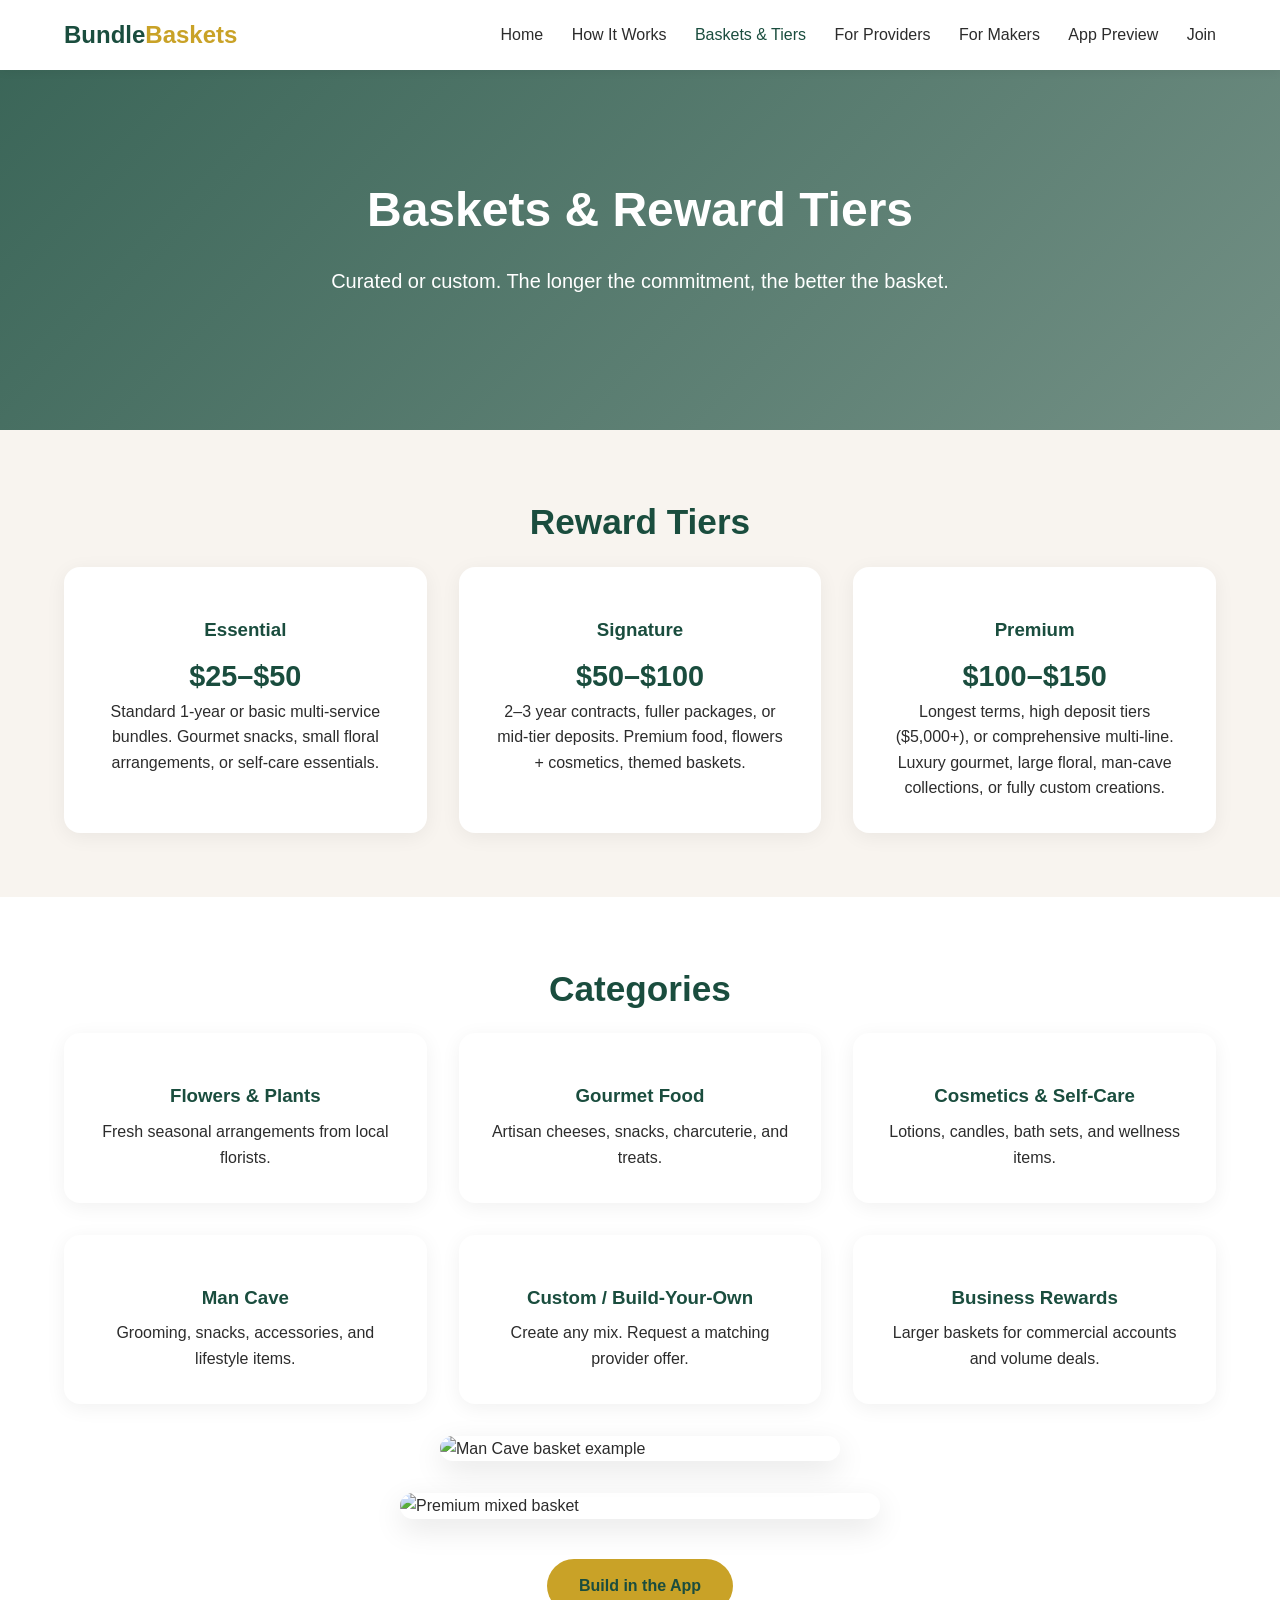
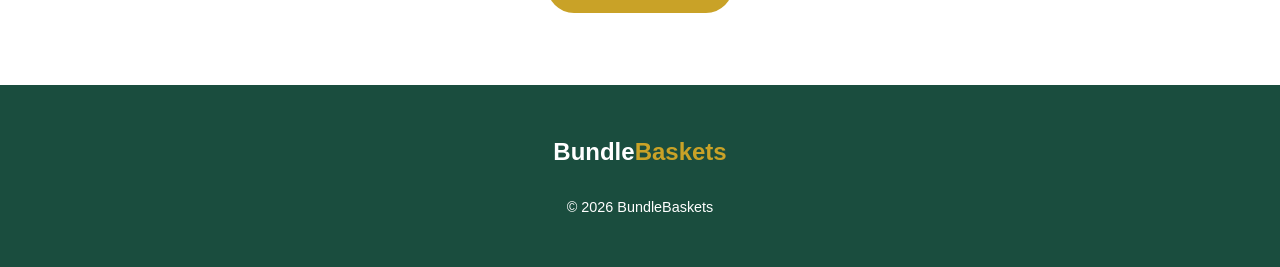
==== baskets.html @ 2446204b "Add remaining pages: baskets, providers, makers, app, contact" ====
<!DOCTYPE html>
<html lang="en">
<head>
<meta charset="UTF-8">
<meta name="viewport" content="width=device-width, initial-scale=1.0">
<title>Baskets & Tiers — BundleBaskets</title>
<link rel="stylesheet" href="styles.css">
</head>
<body>
<header>
  <a href="index.html" class="logo">Bundle<span>Baskets</span></a>
  <nav>
    <a href="index.html">Home</a>
    <a href="how-it-works.html">How It Works</a>
    <a href="baskets.html" class="active">Baskets & Tiers</a>
    <a href="for-providers.html">For Providers</a>
    <a href="for-makers.html">For Makers</a>
    <a href="app.html">App Preview</a>
    <a href="contact.html">Join</a>
  </nav>
</header>

<section class="hero" style="min-height:40vh;padding:4rem 5%;">
  <h1>Baskets & Reward Tiers</h1>
  <p>Curated or custom. The longer the commitment, the better the basket.</p>
</section>

<section>
  <h2>Reward Tiers</h2>
  <div class="grid">
    <div class="card">
      <h3>Essential</h3>
      <p style="font-size:1.8rem;color:var(--green);font-weight:700;">$25–$50</p>
      <p>Standard 1-year or basic multi-service bundles. Gourmet snacks, small floral arrangements, or self-care essentials.</p>
    </div>
    <div class="card">
      <h3>Signature</h3>
      <p style="font-size:1.8rem;color:var(--green);font-weight:700;">$50–$100</p>
      <p>2–3 year contracts, fuller packages, or mid-tier deposits. Premium food, flowers + cosmetics, themed baskets.</p>
    </div>
    <div class="card">
      <h3>Premium</h3>
      <p style="font-size:1.8rem;color:var(--green);font-weight:700;">$100–$150</p>
      <p>Longest terms, high deposit tiers ($5,000+), or comprehensive multi-line. Luxury gourmet, large floral, man-cave collections, or fully custom creations.</p>
    </div>
  </div>
</section>

<section style="background:white;">
  <h2>Categories</h2>
  <div class="grid">
    <div class="card"><h3>Flowers & Plants</h3><p>Fresh seasonal arrangements from local florists.</p></div>
    <div class="card"><h3>Gourmet Food</h3><p>Artisan cheeses, snacks, charcuterie, and treats.</p></div>
    <div class="card"><h3>Cosmetics & Self-Care</h3><p>Lotions, candles, bath sets, and wellness items.</p></div>
    <div class="card"><h3>Man Cave</h3><p>Grooming, snacks, accessories, and lifestyle items.</p></div>
    <div class="card"><h3>Custom / Build-Your-Own</h3><p>Create any mix. Request a matching provider offer.</p></div>
    <div class="card"><h3>Business Rewards</h3><p>Larger baskets for commercial accounts and volume deals.</p></div>
  </div>
  <img src="imagine_images/Fw88k.jpg" alt="Man Cave basket example" class="basket-img" style="max-width:400px;">
  <img src="imagine_images/uAgNR.jpg" alt="Premium mixed basket" class="basket-img">
  <div style="text-align:center;">
    <a href="app.html" class="btn btn-primary">Build in the App</a>
  </div>
</section>

<footer>
  <div class="logo" style="color:white;">Bundle<span>Baskets</span></div>
  <p style="margin-top:1.5rem;font-size:0.9rem;">© 2026 BundleBaskets</p>
</footer>
</body>
</html>
---- styles.css ----
/* BundleBaskets shared styles */
:root {
  --green: #1a4d3e;
  --green-light: #2d6a4f;
  --gold: #c9a227;
  --cream: #f8f4ef;
  --warm: #e8d5c4;
  --text: #2c2c2c;
  --muted: #6b6b6b;
}
* { box-sizing: border-box; margin: 0; padding: 0; }
body {
  font-family: -apple-system, BlinkMacSystemFont, 'Segoe UI', Roboto, sans-serif;
  color: var(--text);
  background: var(--cream);
  line-height: 1.6;
}
header {
  background: white;
  padding: 1rem 5%;
  display: flex;
  justify-content: space-between;
  align-items: center;
  box-shadow: 0 2px 10px rgba(0,0,0,0.05);
  position: sticky;
  top: 0;
  z-index: 100;
}
.logo { font-size: 1.5rem; font-weight: 700; color: var(--green); text-decoration: none; }
.logo span { color: var(--gold); }
nav a { margin-left: 1.5rem; text-decoration: none; color: var(--text); font-weight: 500; }
nav a:hover, nav a.active { color: var(--green); }
.hero {
  background: linear-gradient(135deg, rgba(26,77,62,0.85), rgba(26,77,62,0.6)), url('imagine_images/Jx0Qc.jpg') center/cover;
  color: white;
  padding: 6rem 5%;
  text-align: center;
  min-height: 70vh;
  display: flex;
  flex-direction: column;
  justify-content: center;
  align-items: center;
}
.hero h1 { font-size: 3rem; font-weight: 700; margin-bottom: 1rem; max-width: 900px; }
.hero p { font-size: 1.25rem; max-width: 700px; margin-bottom: 2rem; }
.btn {
  display: inline-block;
  padding: 0.9rem 2rem;
  border-radius: 50px;
  text-decoration: none;
  font-weight: 600;
  margin: 0.5rem;
  transition: transform 0.2s;
}
.btn-primary { background: var(--gold); color: var(--green); }
.btn-secondary { background: transparent; border: 2px solid white; color: white; }
.btn:hover { transform: translateY(-2px); }
section { padding: 4rem 5%; }
h2 { font-size: 2.2rem; color: var(--green); text-align: center; margin-bottom: 1rem; }
.subtitle { text-align: center; color: var(--muted); max-width: 700px; margin: 0 auto 3rem; }
.grid {
  display: grid;
  grid-template-columns: repeat(auto-fit, minmax(280px, 1fr));
  gap: 2rem;
  max-width: 1200px;
  margin: 0 auto;
}
.card {
  background: white;
  border-radius: 16px;
  padding: 2rem;
  box-shadow: 0 4px 20px rgba(0,0,0,0.06);
  text-align: center;
}
.card h3 { color: var(--green); margin: 1rem 0 0.5rem; }
.basket-img { width: 100%; max-width: 480px; border-radius: 16px; margin: 2rem auto; display: block; box-shadow: 0 10px 30px rgba(0,0,0,0.1); }
.note { background: #fff8e7; border-left: 4px solid var(--gold); padding: 1rem 1.5rem; margin: 2rem auto; max-width: 800px; border-radius: 8px; font-size: 0.95rem; }
footer { background: var(--green); color: white; text-align: center; padding: 3rem 5%; }
footer a { color: var(--gold); }
@media (max-width: 768px) {
  .hero h1 { font-size: 2.1rem; }
  nav { display: none; }
  .mobile-nav { display: block; }
}
.screen { max-width: 360px; margin: 1rem auto; border-radius: 24px; box-shadow: 0 10px 40px rgba(0,0,0,0.15); }
.screens-grid { display: flex; flex-wrap: wrap; justify-content: center; gap: 2rem; }
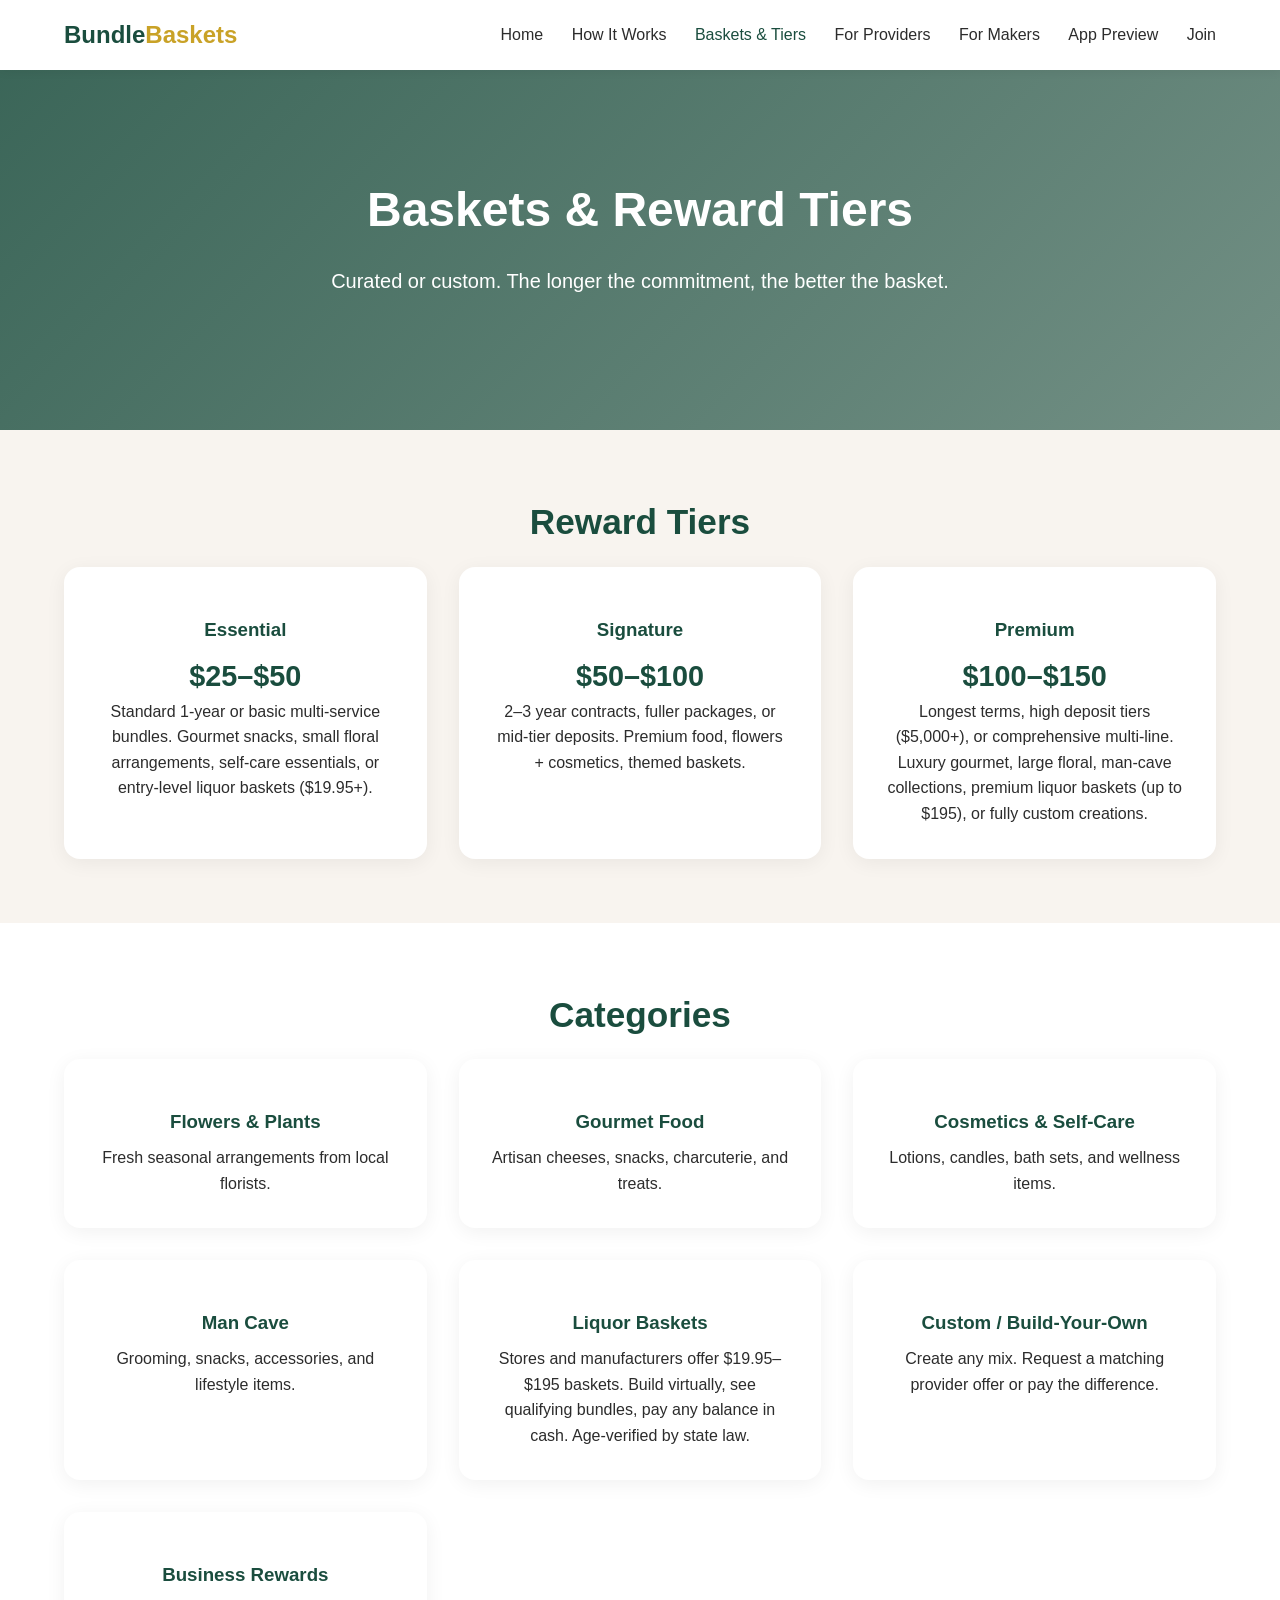
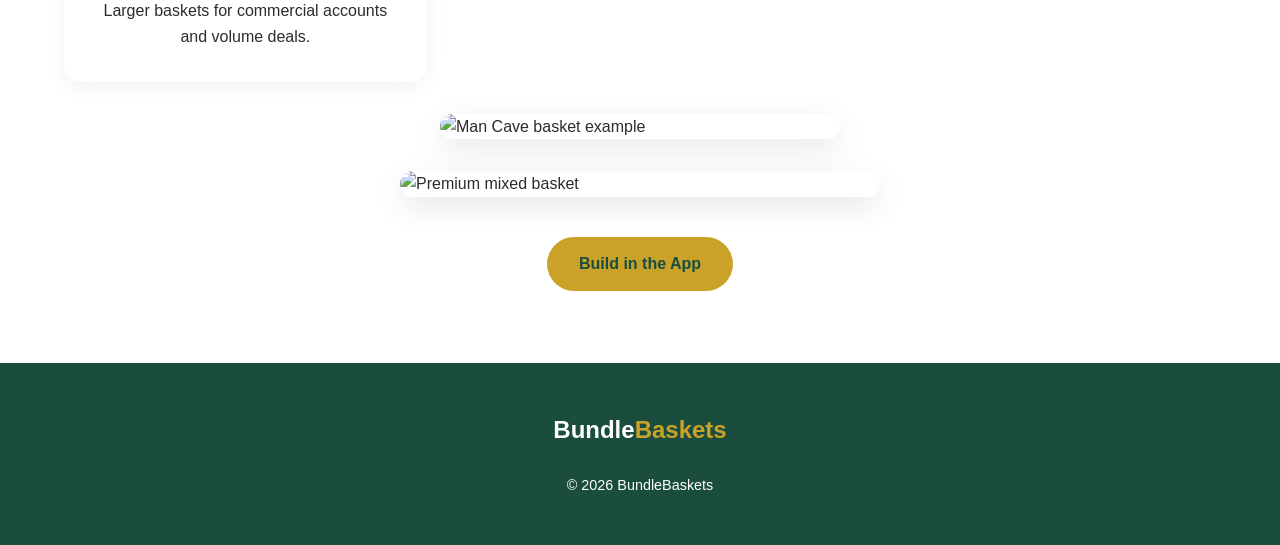
==== commit ceaa6ae7: "Add liquor stores & manufacturers: $19.95–$195 baskets, virtual basket builder with qualifying bundl" ====
--- a/baskets.html
+++ b/baskets.html
@@ -31,7 +31,7 @@
     <div class="card">
       <h3>Essential</h3>
       <p style="font-size:1.8rem;color:var(--green);font-weight:700;">$25–$50</p>
-      <p>Standard 1-year or basic multi-service bundles. Gourmet snacks, small floral arrangements, or self-care essentials.</p>
+      <p>Standard 1-year or basic multi-service bundles. Gourmet snacks, small floral arrangements, self-care essentials, or entry-level liquor baskets ($19.95+).</p>
     </div>
     <div class="card">
       <h3>Signature</h3>
@@ -41,7 +41,7 @@
     <div class="card">
       <h3>Premium</h3>
       <p style="font-size:1.8rem;color:var(--green);font-weight:700;">$100–$150</p>
-      <p>Longest terms, high deposit tiers ($5,000+), or comprehensive multi-line. Luxury gourmet, large floral, man-cave collections, or fully custom creations.</p>
+      <p>Longest terms, high deposit tiers ($5,000+), or comprehensive multi-line. Luxury gourmet, large floral, man-cave collections, premium liquor baskets (up to $195), or fully custom creations.</p>
     </div>
   </div>
 </section>
@@ -53,7 +53,8 @@
     <div class="card"><h3>Gourmet Food</h3><p>Artisan cheeses, snacks, charcuterie, and treats.</p></div>
     <div class="card"><h3>Cosmetics & Self-Care</h3><p>Lotions, candles, bath sets, and wellness items.</p></div>
     <div class="card"><h3>Man Cave</h3><p>Grooming, snacks, accessories, and lifestyle items.</p></div>
-    <div class="card"><h3>Custom / Build-Your-Own</h3><p>Create any mix. Request a matching provider offer.</p></div>
+    <div class="card"><h3>Liquor Baskets</h3><p>Stores and manufacturers offer $19.95–$195 baskets. Build virtually, see qualifying bundles, pay any balance in cash. Age-verified by state law.</p></div>
+    <div class="card"><h3>Custom / Build-Your-Own</h3><p>Create any mix. Request a matching provider offer or pay the difference.</p></div>
     <div class="card"><h3>Business Rewards</h3><p>Larger baskets for commercial accounts and volume deals.</p></div>
   </div>
   <img src="imagine_images/Fw88k.jpg" alt="Man Cave basket example" class="basket-img" style="max-width:400px;">
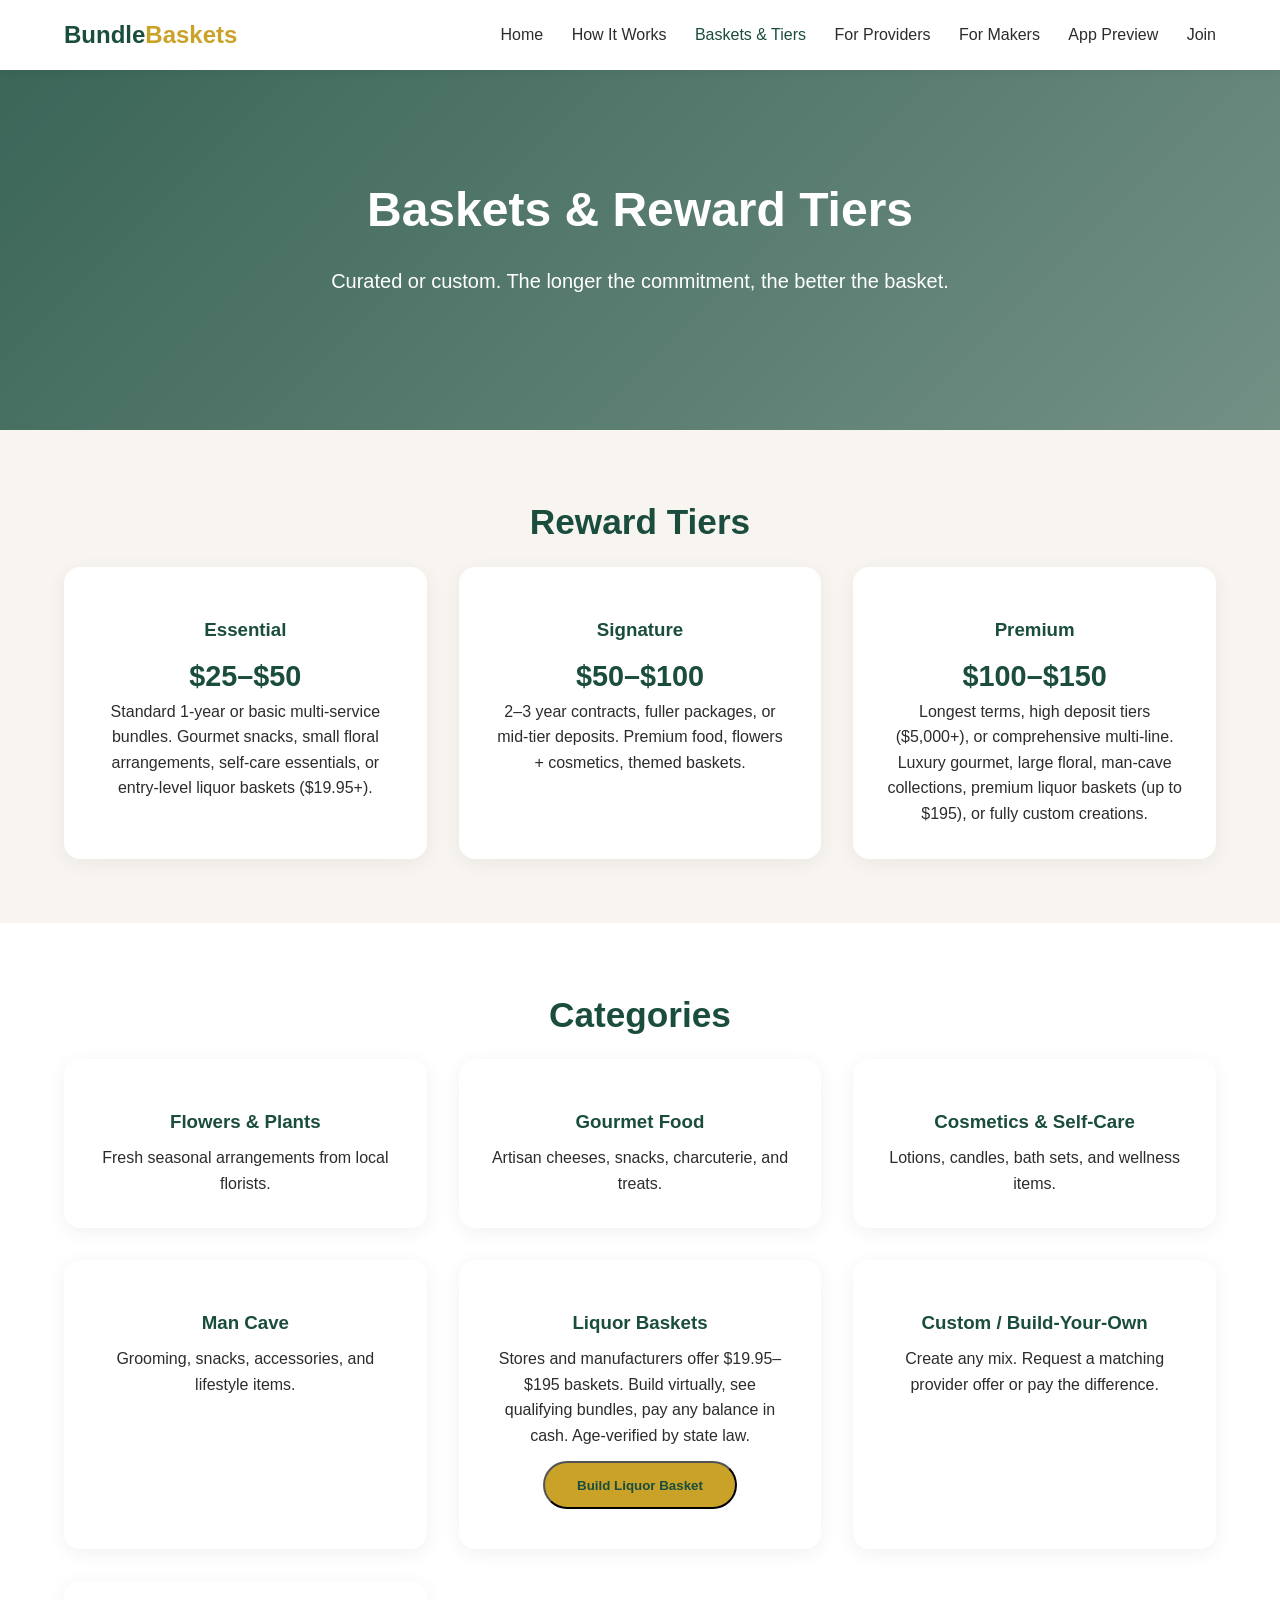
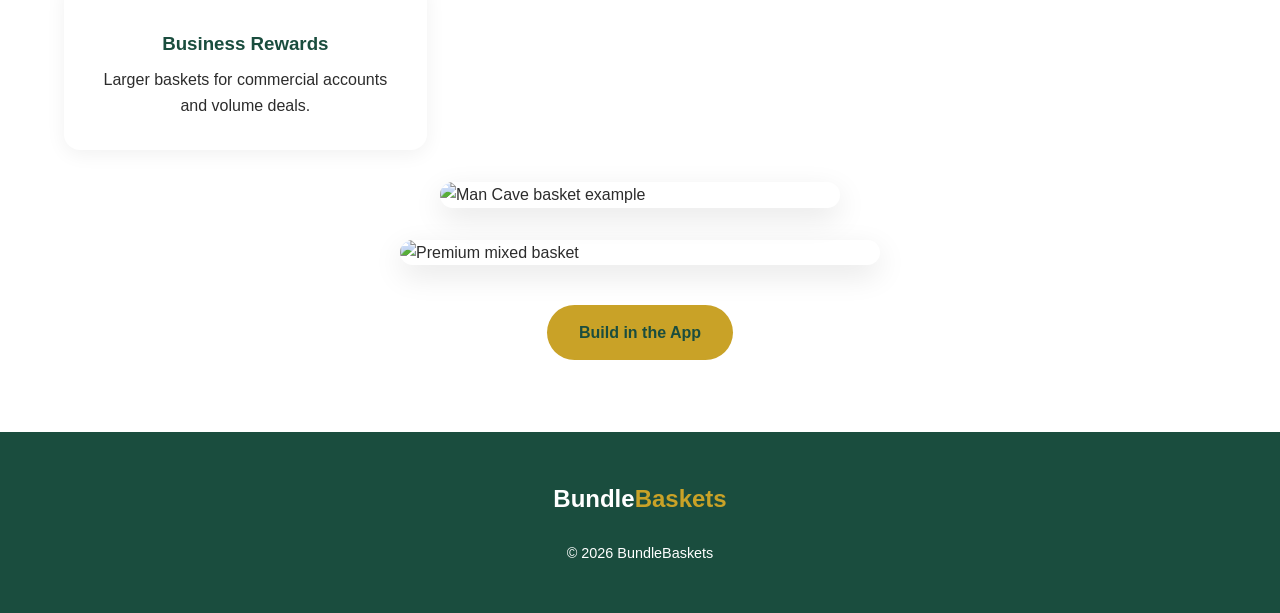
==== commit 11f44df3: "Wire age verification gate into baskets and how-it-works pages" ====
--- a/baskets.html
+++ b/baskets.html
@@ -5,6 +5,7 @@
 <meta name="viewport" content="width=device-width, initial-scale=1.0">
 <title>Baskets & Tiers — BundleBaskets</title>
 <link rel="stylesheet" href="styles.css">
+<script src="age-verification.js" defer></script>
 </head>
 <body>
 <header>
@@ -53,7 +54,9 @@
     <div class="card"><h3>Gourmet Food</h3><p>Artisan cheeses, snacks, charcuterie, and treats.</p></div>
     <div class="card"><h3>Cosmetics & Self-Care</h3><p>Lotions, candles, bath sets, and wellness items.</p></div>
     <div class="card"><h3>Man Cave</h3><p>Grooming, snacks, accessories, and lifestyle items.</p></div>
-    <div class="card"><h3>Liquor Baskets</h3><p>Stores and manufacturers offer $19.95–$195 baskets. Build virtually, see qualifying bundles, pay any balance in cash. Age-verified by state law.</p></div>
+    <div class="card"><h3>Liquor Baskets</h3><p>Stores and manufacturers offer $19.95–$195 baskets. Build virtually, see qualifying bundles, pay any balance in cash. Age-verified by state law.</p>
+      <button class="btn btn-primary" style="margin-top:0.8rem;" data-age-gate onclick="requireAgeVerification(() => alert('Liquor basket builder unlocked. In production this opens the virtual basket with qualifying bundles.'))">Build Liquor Basket</button>
+    </div>
     <div class="card"><h3>Custom / Build-Your-Own</h3><p>Create any mix. Request a matching provider offer or pay the difference.</p></div>
     <div class="card"><h3>Business Rewards</h3><p>Larger baskets for commercial accounts and volume deals.</p></div>
   </div>
--- a/styles.css
+++ b/styles.css
@@ -84,3 +84,37 @@
 }
 .screen { max-width: 360px; margin: 1rem auto; border-radius: 24px; box-shadow: 0 10px 40px rgba(0,0,0,0.15); }
 .screens-grid { display: flex; flex-wrap: wrap; justify-content: center; gap: 2rem; }
+
+/* Age Verification Modal */
+.age-modal {
+  display: none;
+  position: fixed;
+  inset: 0;
+  background: rgba(0,0,0,0.65);
+  z-index: 1000;
+  align-items: center;
+  justify-content: center;
+}
+.age-modal.active { display: flex; }
+.age-box {
+  background: white;
+  border-radius: 16px;
+  padding: 2rem;
+  max-width: 420px;
+  width: 90%;
+  text-align: center;
+  box-shadow: 0 20px 60px rgba(0,0,0,0.25);
+}
+.age-box h3 { color: var(--green); margin-bottom: 0.5rem; }
+.age-box p { color: var(--muted); margin-bottom: 1.5rem; font-size: 0.95rem; }
+.age-box input, .age-box select {
+  width: 100%;
+  padding: 0.8rem;
+  margin-bottom: 0.8rem;
+  border: 1px solid #ddd;
+  border-radius: 8px;
+  font-size: 1rem;
+}
+.age-status { margin-top: 1rem; font-weight: 600; }
+.age-status.success { color: var(--green); }
+.age-status.fail { color: #c0392b; }
